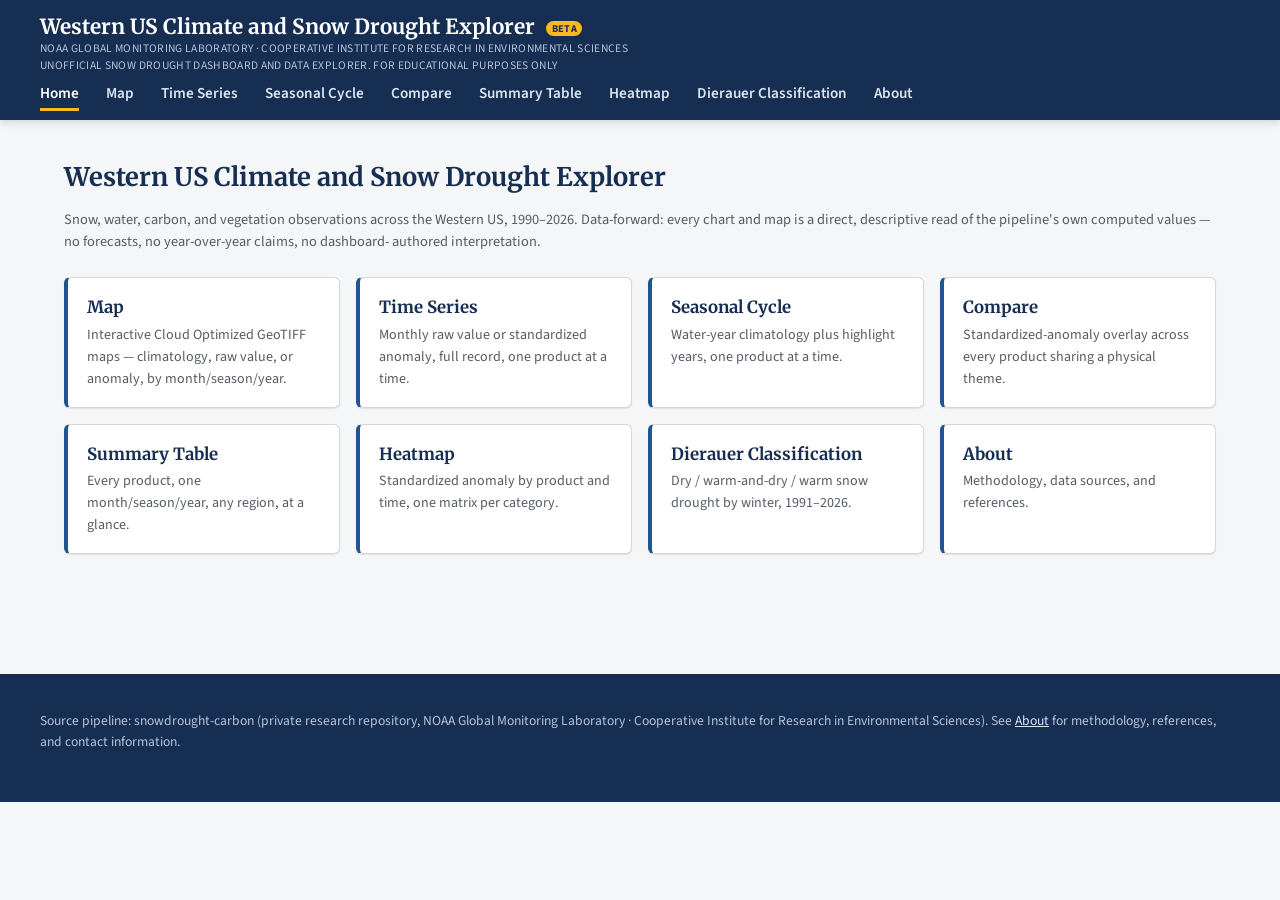
==== index.html @ c012759f "Split Home and Map into separate pages; fix colorbar width direction and region-toggle overflow Home" ====
<!DOCTYPE html>
<html lang="en">
<head>
<meta charset="UTF-8">
<meta name="viewport" content="width=device-width, initial-scale=1.0">
<meta name="description" content="A data-forward dashboard tracking the 2025-2026 Western US snow drought across snow, water, carbon, and vegetation observations. Unofficial, descriptive-only -- not a NOAA or NIDIS product.">
<title>2025-2026 Western US Climate and Snow Drought Explorer</title>
<link rel="icon" href="data:image/svg+xml,%3Csvg xmlns='http://www.w3.org/2000/svg' viewBox='0 0 24 24'%3E%3Cg stroke='%23162e51' stroke-width='2' stroke-linecap='round'%3E%3Cline x1='12' y1='2' x2='12' y2='22'/%3E%3Cline x1='4' y1='6' x2='20' y2='18'/%3E%3Cline x1='4' y1='18' x2='20' y2='6'/%3E%3C/g%3E%3C/svg%3E">
<link rel="preconnect" href="https://fonts.googleapis.com">
<link href="https://fonts.googleapis.com/css2?family=Source+Sans+Pro:wght@400;600;700&family=Merriweather:wght@700;900&display=swap" rel="stylesheet">
<link rel="stylesheet" href="css/style.css">
</head>
<body>

<header class="site-header">
  <div class="header-inner">
    <h1 class="wordmark-h1"><a class="wordmark" href="index.html">Western US Climate and Snow Drought Explorer <span class="beta-tag">BETA</span>
      <small>NOAA Global Monitoring Laboratory &middot; Cooperative Institute for Research in Environmental Sciences</small>
      <small>Unofficial snow drought dashboard and data explorer. For educational purposes only</small>
    </a></h1>
    <button class="nav-toggle" id="nav-toggle" type="button" aria-label="Toggle navigation" aria-expanded="false" aria-controls="site-nav"><span></span><span></span><span></span></button>
    <nav class="site-nav" id="site-nav">
      <a href="index.html" class="active">Home</a>
      <a href="map.html">Map</a>
      <a href="explore.html">Time Series</a>
      <a href="seasonal.html">Seasonal Cycle</a>
      <a href="compare.html">Compare</a>
      <a href="data.html">Summary Table</a>
      <a href="heatmaps.html">Heatmap</a>
      <a href="findings.html">Dierauer Classification</a>
      <a href="about.html">About</a>
    </nav>
  </div>
</header>

<main>

  <section id="home">
    <h2>Western US Climate and Snow Drought Explorer</h2>
    <p class="finding-note">Snow, water, carbon, and vegetation observations
      across the Western US, 1990&ndash;2026. Data-forward: every chart and
      map is a direct, descriptive read of the pipeline's own computed
      values &mdash; no forecasts, no year-over-year claims, no dashboard-
      authored interpretation.</p>

    <div class="home-nav-grid">
      <a class="home-nav-card" href="map.html">
        <strong>Map</strong>
        <span>Interactive Cloud Optimized GeoTIFF maps &mdash; climatology, raw value, or anomaly, by month/season/year.</span>
      </a>
      <a class="home-nav-card" href="explore.html">
        <strong>Time Series</strong>
        <span>Monthly raw value or standardized anomaly, full record, one product at a time.</span>
      </a>
      <a class="home-nav-card" href="seasonal.html">
        <strong>Seasonal Cycle</strong>
        <span>Water-year climatology plus highlight years, one product at a time.</span>
      </a>
      <a class="home-nav-card" href="compare.html">
        <strong>Compare</strong>
        <span>Standardized-anomaly overlay across every product sharing a physical theme.</span>
      </a>
      <a class="home-nav-card" href="data.html">
        <strong>Summary Table</strong>
        <span>Every product, one month/season/year, any region, at a glance.</span>
      </a>
      <a class="home-nav-card" href="heatmaps.html">
        <strong>Heatmap</strong>
        <span>Standardized anomaly by product and time, one matrix per category.</span>
      </a>
      <a class="home-nav-card" href="findings.html">
        <strong>Dierauer Classification</strong>
        <span>Dry / warm-and-dry / warm snow drought by winter, 1991&ndash;2026.</span>
      </a>
      <a class="home-nav-card" href="about.html">
        <strong>About</strong>
        <span>Methodology, data sources, and references.</span>
      </a>
    </div>
  </section>

</main>

<footer class="site-footer">
  <div class="footer-inner">
    <p>
      Source pipeline: snowdrought-carbon (private research repository, NOAA
      Global Monitoring Laboratory &middot; Cooperative Institute for
      Research in Environmental Sciences). See <a href="about.html">About</a>
      for methodology, references, and contact information.
    </p>
  </div>
</footer>

<script src="js/common.js"></script>
</body>
</html>
---- css/style.css ----
/* Design tokens drawn from the USWDS/NOAA drought.gov institutional family
   (navy/blue/gold token system, Source Sans Pro + Merriweather) -- no NOAA,
   NIDIS, or NSIDC logos/seals reproduced; this is an independent research
   site, not an official federal page, so no .gov trust banner either. */
:root {
  --navy: #162e51;
  --blue: #0071bc;
  --blue-dark: #205493;
  --gold: #fdb81e;
  --bg: #f5f6f7;
  --bg-panel: #ffffff;
  --border: #d6d7d9;
  --text: #1b1b1b;
  --text-muted: #565c65;

  --cat-drought: #8C6D31;
  --cat-snow: #56B4E9;
  --cat-climate: #C43C39;
  --cat-precipitation: #1F4E79;
  --cat-soil_moisture: #2878B5;
  --cat-vegetation: #228B22;
  --cat-fire: #4D4D4D;

  --font-heading: 'Merriweather', Georgia, serif;
  --font-body: 'Source Sans Pro', -apple-system, BlinkMacSystemFont, 'Segoe UI', sans-serif;

  --radius-sm: 6px;
  --radius-md: 10px;
  --legend-bar-width: 22px;
  --shadow-sm: 0 1px 2px rgba(22, 46, 81, 0.06), 0 1px 1px rgba(22, 46, 81, 0.04);
  --shadow-md: 0 4px 12px rgba(22, 46, 81, 0.10), 0 1px 3px rgba(22, 46, 81, 0.08);
  --shadow-focus: 0 0 0 3px rgba(0, 113, 188, 0.28);
  --transition: 150ms ease;
}

* { box-sizing: border-box; }

:focus-visible {
  outline: 2px solid var(--blue);
  outline-offset: 2px;
}

html { scroll-behavior: smooth; }

body {
  margin: 0;
  font-family: var(--font-body);
  font-size: 16px;
  line-height: 1.55;
  color: var(--text);
  background: var(--bg);
}

h1, h2, h3, h4 { font-family: var(--font-heading); color: var(--navy); line-height: 1.25; }
h1 { font-size: 2.3rem; margin: 0 0 0.4em; }
h2 { font-size: 1.6rem; margin: 1.6em 0 0.6em; }
h3 { font-size: 1.2rem; margin: 1.2em 0 0.5em; }
p { margin: 0 0 1em; }
a { color: var(--blue-dark); transition: color var(--transition); }
a:hover { color: var(--navy); }

.site-header {
  background: var(--navy);
  color: #fff;
  padding: 0.9rem 1.5rem;
  box-shadow: 0 2px 8px rgba(0, 0, 0, 0.15);
  position: sticky;
  top: 0;
  z-index: 10;
}
.site-header .header-inner {
  max-width: 1200px;
  margin: 0 auto;
  display: flex;
  align-items: baseline;
  justify-content: space-between;
  flex-wrap: wrap;
  gap: 0.5rem 1.5rem;
}
.site-header .wordmark {
  font-family: var(--font-heading);
  font-size: 1.3rem;
  font-weight: 700;
  color: #fff;
  text-decoration: none;
}
/* Wraps the wordmark link in a real <h1> for accessibility (every page was
   missing a level-one heading) without affecting layout at all -- the h1's
   own box is removed from the flow, so header-inner's flex layout treats
   the <a> inside it exactly as before. */
.wordmark-h1 { display: contents; }
.beta-tag {
  display: inline-block;
  vertical-align: middle;
  margin-left: 0.4rem;
  padding: 0.1em 0.5em;
  font-family: var(--font-body);
  font-size: 0.65rem;
  font-weight: 700;
  letter-spacing: 0.04em;
  color: var(--navy);
  background: var(--gold);
  border-radius: 999px;
}
.site-header .wordmark small {
  display: block;
  font-family: var(--font-body);
  font-size: 0.72rem;
  font-weight: 400;
  color: #b6c2d9;
  letter-spacing: 0.03em;
  text-transform: uppercase;
  margin-top: 2px;
}
.site-nav a {
  color: #dce4f0;
  text-decoration: none;
  margin-left: 1.5rem;
  font-size: 0.95rem;
  font-weight: 600;
  padding-bottom: 4px;
  border-bottom: 3px solid transparent;
}
.site-nav a:first-child { margin-left: 0; }
.site-nav a:hover, .site-nav a.active {
  color: #fff;
  border-bottom-color: var(--gold);
}

/* 9 nav items (Home + one per figure type) don't fit a flat inline row past
   a fairly wide viewport -- collapse into a toggled dropdown below that
   point instead of letting it wrap raggedly across 2-3 lines. */
.nav-toggle {
  display: none;
  width: 34px;
  height: 34px;
  padding: 0;
  border: none;
  background: transparent;
  cursor: pointer;
  flex-direction: column;
  justify-content: center;
  align-items: center;
  gap: 5px;
}
.nav-toggle span {
  display: block;
  width: 24px;
  height: 2px;
  background: #fff;
  border-radius: 1px;
}
@media (max-width: 900px) {
  .nav-toggle { display: flex; }
  .site-nav {
    display: none;
    flex-basis: 100%;
    flex-direction: column;
    gap: 0.1rem;
    margin-top: 0.6rem;
    padding-top: 0.6rem;
    border-top: 1px solid rgba(255, 255, 255, 0.15);
  }
  .site-nav.open { display: flex; }
  .site-nav a {
    margin-left: 0;
    padding: 0.6rem 0.2rem;
    border-bottom: 1px solid rgba(255, 255, 255, 0.08);
  }
  .site-nav a.active { border-bottom-color: var(--gold); }
}

main { max-width: 1200px; margin: 0 auto; padding: 0 1.5rem 3rem; }
main section[id] { scroll-margin-top: 5rem; }


.panel {
  background: var(--bg-panel);
  border: 1px solid var(--border);
  border-radius: var(--radius-md);
  box-shadow: var(--shadow-sm);
  padding: 1.75rem;
  margin-bottom: 1.75rem;
}

table.headline-table {
  width: 100%;
  border-collapse: collapse;
  font-size: 0.92rem;
  margin: 1em 0;
}
table.headline-table caption { text-align: left; font-size: 0.85rem; color: var(--text-muted); margin-bottom: 0.5em; }
table.headline-table th, table.headline-table td {
  border-bottom: 1px solid var(--border);
  padding: 0.55em 0.75em;
  text-align: right;
}
table.headline-table th:first-child, table.headline-table td:first-child,
table.headline-table th:nth-child(2), table.headline-table td:nth-child(2) {
  text-align: left;
}
table.headline-table thead th {
  background: #eef1f5;
  color: var(--navy);
  font-family: var(--font-heading);
  font-weight: 700;
  position: sticky;
  top: 0;
}
table.headline-table tbody tr:not(.group-row):hover td { background: #f7f9fb; }
table.headline-table tbody tr:not(.group-row) { transition: background var(--transition); }
/* Stress = this variable's own physical direction of drought/heat stress
   (not raw arithmetic sign -- e.g. EDDI/VPD/temperature are "stress" when
   POSITIVE, snow/soil-moisture/precip are "stress" when NEGATIVE). Relief =
   the opposite direction for that same variable. */
table.headline-table td.stress { color: #955910; font-weight: 600; }
table.headline-table td.relief { color: #0e726a; font-weight: 600; }
table.headline-table tr.group-row td {
  background: #f5f6f7;
  color: var(--navy);
  font-weight: 700;
  font-size: 0.82rem;
  text-transform: uppercase;
  letter-spacing: 0.03em;
  padding-top: 0.7em;
}

/* Winter (DJF/DJFM) vs growing-season (AMJJ) window, color-coded so the two
   comparison windows read apart at a glance. */
table.headline-table td.window-winter { background: #dceafc; color: #0b3d68; font-weight: 600; }
table.headline-table td.window-growing { background: #fbe2ec; color: #7a1240; font-weight: 600; }
.window-chip {
  display: inline-block;
  padding: 0.05em 0.5em;
  border-radius: 3px;
  font-weight: 700;
}
.window-chip.window-winter { background: #dceafc; color: #0b3d68; }
.window-chip.window-growing { background: #fbe2ec; color: #7a1240; }

.figure-grid {
  display: grid;
  grid-template-columns: repeat(auto-fit, minmax(320px, 1fr));
  gap: 1.5rem;
}
.figure-card {
  background: var(--bg-panel);
  border: 1px solid var(--border);
  border-radius: 4px;
  overflow: hidden;
}
.figure-card img { width: 100%; display: block; }
.figure-card .caption { padding: 0.9rem 1rem; font-size: 0.92rem; color: var(--text-muted); }
.figure-card .caption strong { color: var(--text); }

/* Home page: one button per figure-type page, not a repeat of the plain
   text links a bullet list would give -- the whole card is clickable. */
.home-nav-grid {
  display: grid;
  grid-template-columns: repeat(auto-fit, minmax(220px, 1fr));
  gap: 1rem;
  margin: 1.5rem 0;
}
.home-nav-card {
  display: block;
  background: var(--bg-panel);
  border: 1px solid var(--border);
  border-left: 4px solid var(--blue-dark);
  border-radius: var(--radius-sm);
  padding: 1rem 1.2rem;
  text-decoration: none;
  box-shadow: var(--shadow-sm);
  transition: box-shadow var(--transition), border-left-color var(--transition);
}
.home-nav-card:hover { box-shadow: var(--shadow-md); border-left-color: var(--gold); }
.home-nav-card strong {
  display: block;
  font-family: var(--font-heading);
  font-size: 1.05rem;
  color: var(--navy);
  margin-bottom: 0.3rem;
}
.home-nav-card span { display: block; font-size: 0.88rem; color: var(--text-muted); }

.category-chip {
  display: inline-block;
  padding: 0.15em 0.6em;
  border-radius: 999px;
  font-size: 0.78rem;
  font-weight: 700;
  color: #fff;
}

/* Whether a response's anomaly had a real per-grid-cell trend removed (OLS)
   vs. just a calendar-month mean subtracted (no trend removed) vs. is
   already a standardized index where detrending doesn't apply -- three
   genuinely different statistics, so always color-coded and spelled out,
   never left to a "detrend method" line buried in smaller text. */
.detrend-badge {
  display: inline-block;
  padding: 0.05em 0.5em;
  border-radius: 3px;
  font-weight: 700;
  font-size: 0.78rem;
  white-space: nowrap;
}
.detrend-badge.detrend-ols { background: #ede3fb; color: #4c2889; }
.detrend-badge.detrend-mean_centered { background: #eef1f5; color: #3d4451; }
.detrend-badge.detrend-native_index { background: #e3f3ea; color: #1f6b41; }

/* User-added seasonal-chart years (js/explore.js's explorerState.extraYears)
   -- each removable via its own x, same idea as a browser tab-group chip. */
.year-chip-row { display: flex; flex-wrap: wrap; gap: 0.4rem; margin: 0.6rem 0; }
.year-chip {
  display: inline-flex;
  align-items: center;
  gap: 0.35rem;
  padding: 0.2rem 0.3rem 0.2rem 0.6rem;
  border-radius: 999px;
  font-size: 0.85rem;
  font-weight: 600;
  color: #fff;
}
.year-chip button {
  display: inline-flex;
  align-items: center;
  justify-content: center;
  width: 1.2em;
  height: 1.2em;
  border: none;
  border-radius: 50%;
  background: rgba(255, 255, 255, 0.25);
  color: #fff;
  font-size: 0.8rem;
  line-height: 1;
  cursor: pointer;
}
.year-chip button:hover { background: rgba(255, 255, 255, 0.4); }

/* --- Explorer page --- */
.explorer-layout {
  display: grid;
  grid-template-columns: 260px 1fr;
  gap: 1.5rem;
  align-items: start;
}
/* Grid items default to min-width:auto -- the 1fr column refuses to shrink
   below its content's natural width (the Plotly chart) instead of fitting
   the available space, pushing the whole layout past the viewport edge. */
.explorer-layout > div { min-width: 0; }
@media (max-width: 820px) {
  .explorer-layout { grid-template-columns: 1fr; }
}

.category-tabs { display: flex; flex-direction: column; gap: 0.3rem; }
.category-tab {
  display: block;
  text-align: left;
  border: none;
  border-left: 4px solid transparent;
  background: var(--bg-panel);
  padding: 0.65rem 0.9rem;
  font-family: var(--font-body);
  font-size: 0.95rem;
  font-weight: 600;
  color: var(--text);
  cursor: pointer;
  border-radius: var(--radius-sm);
  transition: background var(--transition), border-color var(--transition), transform var(--transition);
}
.category-tab:hover { background: #eef1f5; transform: translateX(2px); }
.category-tab.active {
  border-left-color: var(--cat, var(--blue));
  background: #eef1f5;
  box-shadow: var(--shadow-sm);
}

.product-search-wrap { position: relative; max-width: 480px; margin-bottom: 1.1rem; }
.product-search-wrap input[type="search"] {
  width: 100%;
  font-family: var(--font-body);
  font-size: 0.95rem;
  padding: 0.6rem 0.9rem;
  border: 1px solid var(--border);
  border-radius: var(--radius-sm);
  box-sizing: border-box;
  transition: border-color var(--transition), box-shadow var(--transition);
}
.product-search-wrap input[type="search"]:focus-visible {
  border-color: var(--blue); box-shadow: var(--shadow-focus); outline: none;
}
.search-results {
  display: none;
  position: absolute;
  z-index: 20;
  top: 100%;
  left: 0;
  right: 0;
  margin-top: 4px;
  background: #fff;
  border: 1px solid var(--border);
  border-radius: var(--radius-sm);
  box-shadow: var(--shadow-md);
  max-height: 320px;
  overflow-y: auto;
}
.search-result {
  display: block;
  width: 100%;
  text-align: left;
  font-family: var(--font-body);
  font-size: 0.9rem;
  padding: 0.55rem 0.9rem;
  border: none;
  border-bottom: 1px solid var(--border);
  background: #fff;
  cursor: pointer;
}
.search-result:last-child { border-bottom: none; }
.search-result:hover { background: #eef1f5; }
.search-result-category { display: block; font-size: 0.78rem; color: var(--text-muted); }

.selector-row {
  display: flex;
  flex-wrap: wrap;
  gap: 0.8rem;
  align-items: center;
  margin-bottom: 1.1rem;
}
.selector-row select {
  font-family: var(--font-body);
  font-size: 0.95rem;
  padding: 0.5rem 2.1rem 0.5rem 0.75rem;
  border: 1px solid var(--border);
  border-radius: var(--radius-sm);
  background: #fff url("data:image/svg+xml,%3Csvg xmlns='http://www.w3.org/2000/svg' width='12' height='8' viewBox='0 0 12 8'%3E%3Cpath fill='%23565c65' d='M1 1l5 5 5-5'/%3E%3C/svg%3E") no-repeat right 0.8rem center;
  -webkit-appearance: none;
  appearance: none;
  min-width: 180px;
  cursor: pointer;
  transition: border-color var(--transition), box-shadow var(--transition);
}
.selector-row select:hover { border-color: var(--blue); }
.selector-row select:focus-visible { border-color: var(--blue); box-shadow: var(--shadow-focus); outline: none; }

.value-glossary { font-size: 0.85rem; color: var(--text-muted); margin: -0.4rem 0 1rem; font-style: italic; }

/* "By category" Compare mode: real checkboxes next to each variable instead
   of Plotly's own built-in legend -- with ~15-27 products in some
   categories, showing them all at once on load was unreadable, so only the
   first 1-2 start checked and the rest are opt-in. Legend sits BELOW the
   chart (not beside it) as a wrapping grid, not a fixed-width sidebar --
   a side-by-side layout meant computing a width split between a
   Plotly-rendered chart and a fixed-width column that doesn't reliably hold
   at every real browser window size, cutting the legend off-screen. Below
   the chart, full page width, wrapping freely, has no such failure mode. */
.compare-chart-layout { display: flex; flex-direction: column; gap: 0.75rem; }
.compare-legend {
  display: flex;
  flex-wrap: wrap;
  gap: 0.5rem 1.25rem;
  max-height: 220px;
  overflow-y: auto;
  font-size: 0.85rem;
  padding: 0.75rem;
  border: 1px solid var(--border);
  border-radius: var(--radius-sm);
}
.compare-legend-item { display: flex; align-items: center; gap: 0.4rem; cursor: pointer; white-space: nowrap; }
.compare-legend-swatch { display: inline-block; width: 1.1em; height: 0.3em; border-radius: 2px; flex-shrink: 0; }

/* Carries all 22 regions (ALL/CO-UT-WY + 4 NOAA climate regions + 11 states
   + 5 HUC2 basins) -- a flat inline-flex row with no wrap just grew wider
   than its container and ran off the page (confirmed live, 2026-09-28).
   Wrapping onto multiple lines instead of clipping is a minimal fix for the
   overflow; whether 22 flat buttons is still the right widget for this many
   regions (vs. the grouped Regions/States/HUC2 dropdown the Summary Table
   already uses for the same data) is a separate, bigger question, not
   decided here. */
.region-toggle {
  display: inline-flex;
  flex-wrap: wrap;
  border: 1px solid var(--border);
  border-radius: var(--radius-sm);
  box-shadow: var(--shadow-sm);
}
.region-toggle button {
  border: none;
  background: #fff;
  padding: 0.5rem 1rem;
  font-family: var(--font-body);
  font-size: 0.9rem;
  font-weight: 600;
  cursor: pointer;
  color: var(--text-muted);
  border-right: 1px solid var(--border);
  transition: background var(--transition), color var(--transition);
}
.region-toggle button:last-child { border-right: none; }
.region-toggle button:hover:not(.active) { background: #eef1f5; color: var(--text); }
.region-toggle button.active { background: var(--blue-dark); color: #fff; }
@keyframes fade-in { from { opacity: 0; } to { opacity: 1; } }

.map-controls { display: flex; flex-wrap: wrap; gap: 0.8rem; margin-bottom: 0.8rem; }
.map-image-wrap {
  text-align: center;
  background: #fff;
  border: 1px solid var(--border);
  border-radius: var(--radius-md);
  box-shadow: var(--shadow-sm);
  padding: 0.75rem;
}
.map-image-wrap img { max-width: 100%; height: auto; border-radius: var(--radius-sm); }
.finding-card h3 { margin-top: 0; }
.finding-note { color: var(--text-muted); font-size: 0.9rem; margin-top: 0.6rem; margin-bottom: 0; }
/* Matches code/11_context_SnowDroughtQuadrants_analyze.py's own
   figsize=(12.0, 10.2) -- that script never calls set_aspect('equal'), so
   this is the source figure's actual proportions, not a forced square. */
#quadrant-chart { max-width: 720px; aspect-ratio: 12 / 10.2; margin: 0 auto; }

.heatmap-legend-key {
  display: flex;
  gap: 1.5rem;
  align-items: center;
  font-size: 0.95rem;
  font-weight: 600;
  margin: -0.4rem 0 1rem;
}
.heatmap-legend-swatch {
  display: inline-block;
  width: 1em;
  height: 1em;
  border-radius: 3px;
  vertical-align: -0.15em;
  margin-right: 0.3rem;
}
.map-empty, .chart-empty, .no-data-cell {
  color: #b2182b;
  font-weight: 600;
  text-align: center;
  background: #fdecea;
  border: 2px solid #b2182b;
  border-radius: 6px;
}
.map-empty, .chart-empty { padding: 1.25rem 1.5rem; margin: 1rem 0; }
.no-data-cell { padding: 0.4rem 0.6rem; }

.boundary-toggle { display: inline-flex; align-items: center; gap: 0.4rem; font-size: 0.9rem; color: var(--text-muted); cursor: pointer; }
.year-slider-wrap { display: inline-flex; align-items: center; gap: 0.6rem; max-width: 100%; }
.year-slider-wrap #ol-year-slider { width: 220px; max-width: 40vw; }
.year-slider-bound { font-size: 0.8rem; color: var(--text-muted); }
.year-slider-value { font-size: 0.9rem; font-weight: 700; color: var(--navy); min-width: 3.2em; }
#ol-map-wrap {
  background: #fff;
  border: 1px solid var(--border);
  border-radius: var(--radius-md);
  box-shadow: var(--shadow-sm);
  padding: 0.75rem;
  /* Once the map's own width follows its real (near-square) aspect ratio
     instead of stretching to fill the panel, the panel's own width leaves a
     lot of empty space to the map's right -- the legend, pixel readout, and
     action buttons live there now instead of stacked below the map. */
  display: grid;
  grid-template-columns: max-content 1fr;
  gap: 1.25rem;
  align-items: start;
}
@media (max-width: 820px) {
  #ol-map-wrap { grid-template-columns: 1fr; }
}
/* The Fullscreen API hands the whole viewport to #ol-map-wrap -- let the map
   grow to use that space instead of staying pinned at its normal 600px. */
#ol-map-wrap:fullscreen { align-content: start; }
#ol-map-wrap:fullscreen #ol-map { height: calc(100vh - 1.5rem); }
/* aspect-ratio is set from the real domain extent in js/map-viewer.js
   (initInteractiveMap) -- height stays fixed and width follows from it, so
   the grid column above sizes to the map's own real proportions rather than
   stretching. This height is also the fallback before that JS runs. */
#ol-map { height: 500px; width: auto; border-radius: var(--radius-sm); overflow: hidden; }
@media (max-width: 820px) {
  #ol-map { width: 100%; height: auto; }
}
/* OpenLayers defaults the attribution control to the bottom-right, which
   sits under this map's own "Reset view"/"Full screen" buttons there --
   bottom-left is clear on every product's domain extent. */
#ol-map .ol-attribution { right: auto; left: 0.5em; }
.ol-sidebar { min-width: 200px; }
#ol-legend {
  font-size: 0.85rem;
  color: var(--text-muted);
}
.ol-legend-label {
  display: block;
  margin-bottom: 0.5rem;
  font-size: 0.9rem;
  font-weight: 600;
  color: var(--text);
}
.ol-legend-scale {
  /* Vertical, not a horizontal bar -- the sidebar this lives in is narrow
     and tall, so bins stack top-to-bottom (highest value on top, the
     standard vertical-colorbar convention) instead of needing a bar wider
     than the column it's in. Tick text sits to the right of each swatch, so
     there's no fixed-width-per-swatch constraint to fight regardless of how
     many digits a value needs. */
  display: flex;
  flex-direction: column;
  margin-bottom: 1rem;
}
/* A slim reference-legend bar (matches the climatology/raw gradient bar
   directly below, same --legend-bar-width) with its tick label sitting in
   the wide open space to the right -- not a wide block filling the sidebar
   (confirmed live, 2026-09-28: a near-full-width bar read as visually
   heavier/worse than two consistent slim bars, not better). */
.ol-legend-swatch { position: relative; display: block; width: var(--legend-bar-width); height: 22px; }
.ol-legend-tick {
  position: absolute;
  left: 100%;
  top: 50%;
  transform: translateY(-50%);
  margin-left: 8px;
  font-size: 12px;
  white-space: nowrap;
  color: var(--text-muted);
}
/* Baseline/climatology legend: a smooth gradient bar (not discrete swatches
   -- see buildContinuousColorExpression in js/map-viewer.js) with a handful
   of evenly-spaced tick labels positioned alongside it by percentage, same
   height/vertical convention (highest value at top) as the anomaly legend's
   discrete swatch stack above. Same slim --legend-bar-width as that swatch
   stack, not a wide block filling the sidebar -- both read as one
   consistent style of reference legend, not two different widths.
   (confirmed live, 2026-09-28: matching them by WIDENING this one to the
   anomaly legend's old near-full-width read as visually heavier/worse, not
   better -- narrow is the correct direction for both.) */
.ol-legend-gradient-wrap { position: relative; display: flex; align-items: stretch; height: 220px; margin-bottom: 1rem; }
.ol-legend-gradient { width: var(--legend-bar-width); flex-shrink: 0; border-radius: var(--radius-sm); border: 1px solid var(--border); }
.ol-legend-gradient-ticks { position: relative; flex: 1; margin-left: 8px; }
.ol-legend-gradient-tick {
  position: absolute;
  left: 0;
  transform: translateY(-50%);
  font-size: 12px;
  white-space: nowrap;
  color: var(--text-muted);
}
#ol-query-readout { margin-top: 0.6rem; font-size: 0.9rem; color: var(--text); min-height: 1.2em; }
/* Vertical, not the horizontal wrapping row this used when it sat in the
   full-width space below the map -- the sidebar column is narrow. */
.ol-actions { display: flex; flex-direction: column; gap: 0.5rem; margin-top: 0.8rem; }
.ol-actions button, .ol-actions a {
  font-family: var(--font-body);
  font-size: 0.85rem;
  font-weight: 600;
  padding: 0.4rem 0.8rem;
  border: 1px solid var(--border);
  border-radius: var(--radius-sm);
  background: #fff;
  color: var(--navy);
  cursor: pointer;
  text-decoration: none;
  text-align: center;
  transition: background var(--transition), border-color var(--transition);
}
.ol-actions button:hover, .ol-actions a:hover { background: #eef1f5; border-color: var(--blue); }

.series-toggle {
  display: inline-flex;
  border: 1px solid var(--border);
  border-radius: var(--radius-sm);
  overflow: hidden;
  margin-bottom: 0.8rem;
  box-shadow: var(--shadow-sm);
}
.series-toggle button {
  border: none;
  background: #fff;
  padding: 0.45rem 0.9rem;
  font-size: 0.88rem;
  font-weight: 600;
  cursor: pointer;
  color: var(--text-muted);
  border-right: 1px solid var(--border);
  transition: background var(--transition), color var(--transition);
}
.series-toggle button:last-child { border-right: none; }
.series-toggle button:hover:not(.active):not(:disabled) { background: #eef1f5; color: var(--text); }
.series-toggle button.active { background: var(--navy); color: #fff; }
.series-toggle button:disabled { cursor: not-allowed; opacity: 0.4; }

.product-meta {
  font-size: 0.85rem;
  color: var(--text-muted);
  margin-bottom: 1.1rem;
  padding: 0.5rem 0.8rem;
  background: #f5f6f7;
  border-radius: var(--radius-sm);
  display: inline-block;
}
.product-meta p { margin: 0; }
.product-meta p + p { margin-top: 0.35rem; }
.product-glossary { color: var(--text); font-size: 0.92rem; }
.product-facts { font-size: 0.85rem; color: var(--text-muted); }

.see-also { font-size: 0.9rem; color: var(--text-muted); margin-top: 1rem; }

.site-footer {
  background: var(--navy);
  color: #b6c2d9;
  padding: 2.25rem 1.5rem;
  margin-top: 3rem;
  font-size: 0.85rem;
}
.site-footer .footer-inner { max-width: 1200px; margin: 0 auto; }
.site-footer p { margin: 0 0 0.9rem; }
.site-footer a { color: #dce4f0; transition: color var(--transition); }
.site-footer a:hover { color: #fff; }
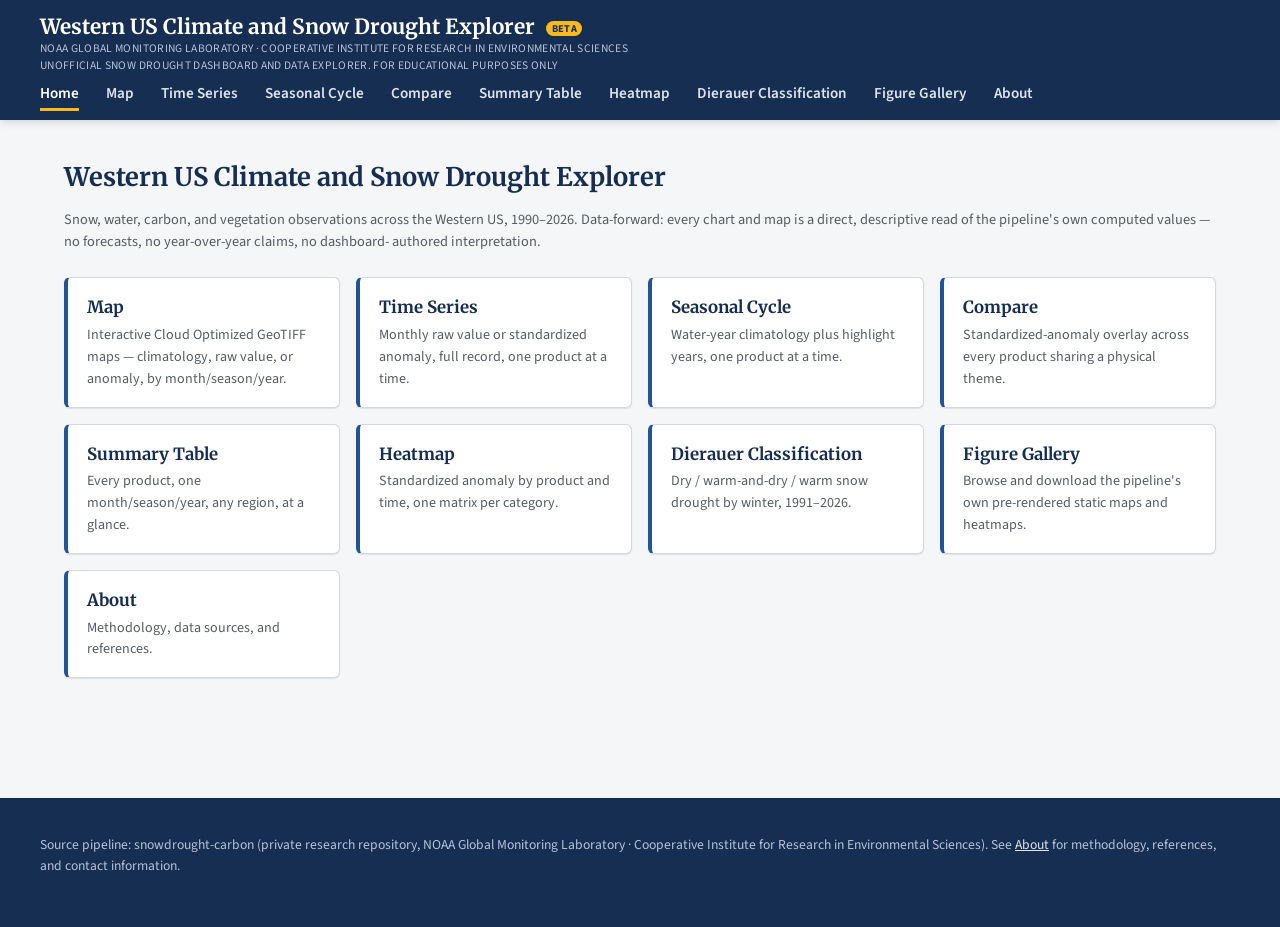
==== commit 6078ca81: "Add Figure Gallery page (browse/download the pipeline's own static PNGs); add a category icon everyw" ====
--- a/index.html
+++ b/index.html
@@ -28,6 +28,7 @@
       <a href="data.html">Summary Table</a>
       <a href="heatmaps.html">Heatmap</a>
       <a href="findings.html">Dierauer Classification</a>
+      <a href="gallery.html">Figure Gallery</a>
       <a href="about.html">About</a>
     </nav>
   </div>
@@ -72,6 +73,10 @@
         <strong>Dierauer Classification</strong>
         <span>Dry / warm-and-dry / warm snow drought by winter, 1991&ndash;2026.</span>
       </a>
+      <a class="home-nav-card" href="gallery.html">
+        <strong>Figure Gallery</strong>
+        <span>Browse and download the pipeline's own pre-rendered static maps and heatmaps.</span>
+      </a>
       <a class="home-nav-card" href="about.html">
         <strong>About</strong>
         <span>Methodology, data sources, and references.</span>
--- a/css/style.css
+++ b/css/style.css
@@ -546,10 +546,34 @@
 .no-data-cell { padding: 0.4rem 0.6rem; }
 
 .boundary-toggle { display: inline-flex; align-items: center; gap: 0.4rem; font-size: 0.9rem; color: var(--text-muted); cursor: pointer; }
-.year-slider-wrap { display: inline-flex; align-items: center; gap: 0.6rem; max-width: 100%; }
-.year-slider-wrap #ol-year-slider { width: 220px; max-width: 40vw; }
-.year-slider-bound { font-size: 0.8rem; color: var(--text-muted); }
-.year-slider-value { font-size: 0.9rem; font-weight: 700; color: var(--navy); min-width: 3.2em; }
+/* Dropdown + prev/next steppers, not a drag slider -- exact, one click/tap,
+   a native picker on mobile, no fine-motor precision needed (Dylan,
+   2026-09: "these sliders are not the optimal way to select the year"). */
+.year-control-wrap { display: inline-flex; align-items: center; gap: 0.4rem; }
+.year-control-wrap select {
+  padding: 0.5rem 0.7rem;
+  border: 1px solid var(--border);
+  border-radius: var(--radius-sm);
+  font-family: var(--font-body);
+  font-size: 0.9rem;
+  font-weight: 700;
+  color: var(--navy);
+  background: #fff;
+}
+.year-control-wrap button {
+  width: 2.2rem;
+  height: 2.2rem;
+  border: 1px solid var(--border);
+  border-radius: var(--radius-sm);
+  background: #fff;
+  font-size: 1rem;
+  font-weight: 700;
+  color: var(--text);
+  cursor: pointer;
+  transition: background var(--transition), color var(--transition);
+}
+.year-control-wrap button:hover:not(:disabled) { background: #eef1f5; }
+.year-control-wrap button:disabled { color: var(--border); cursor: default; }
 #ol-map-wrap {
   background: #fff;
   border: 1px solid var(--border);
@@ -623,27 +647,6 @@
   white-space: nowrap;
   color: var(--text-muted);
 }
-/* Baseline/climatology legend: a smooth gradient bar (not discrete swatches
-   -- see buildContinuousColorExpression in js/map-viewer.js) with a handful
-   of evenly-spaced tick labels positioned alongside it by percentage, same
-   height/vertical convention (highest value at top) as the anomaly legend's
-   discrete swatch stack above. Same slim --legend-bar-width as that swatch
-   stack, not a wide block filling the sidebar -- both read as one
-   consistent style of reference legend, not two different widths.
-   (confirmed live, 2026-09-28: matching them by WIDENING this one to the
-   anomaly legend's old near-full-width read as visually heavier/worse, not
-   better -- narrow is the correct direction for both.) */
-.ol-legend-gradient-wrap { position: relative; display: flex; align-items: stretch; height: 220px; margin-bottom: 1rem; }
-.ol-legend-gradient { width: var(--legend-bar-width); flex-shrink: 0; border-radius: var(--radius-sm); border: 1px solid var(--border); }
-.ol-legend-gradient-ticks { position: relative; flex: 1; margin-left: 8px; }
-.ol-legend-gradient-tick {
-  position: absolute;
-  left: 0;
-  transform: translateY(-50%);
-  font-size: 12px;
-  white-space: nowrap;
-  color: var(--text-muted);
-}
 #ol-query-readout { margin-top: 0.6rem; font-size: 0.9rem; color: var(--text); min-height: 1.2em; }
 /* Vertical, not the horizontal wrapping row this used when it sat in the
    full-width space below the map -- the sidebar column is narrow. */
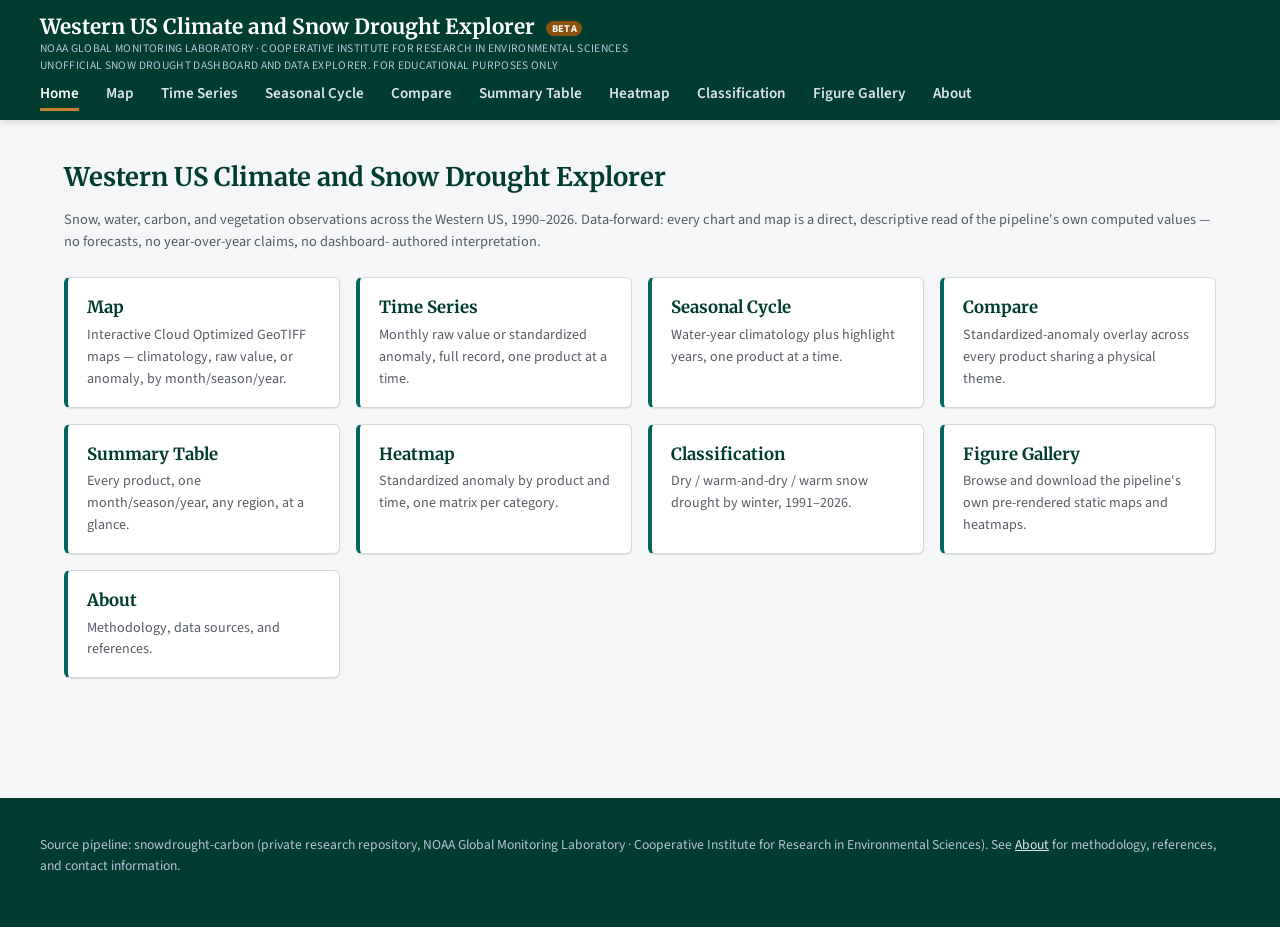
==== commit 5fdd7e39: "Rename Dierauer Classification to Classification, expand its plottable variables, regenerate figures" ====
--- a/index.html
+++ b/index.html
@@ -27,7 +27,7 @@
       <a href="compare.html">Compare</a>
       <a href="data.html">Summary Table</a>
       <a href="heatmaps.html">Heatmap</a>
-      <a href="findings.html">Dierauer Classification</a>
+      <a href="classification.html">Classification</a>
       <a href="gallery.html">Figure Gallery</a>
       <a href="about.html">About</a>
     </nav>
@@ -69,8 +69,8 @@
         <strong>Heatmap</strong>
         <span>Standardized anomaly by product and time, one matrix per category.</span>
       </a>
-      <a class="home-nav-card" href="findings.html">
-        <strong>Dierauer Classification</strong>
+      <a class="home-nav-card" href="classification.html">
+        <strong>Classification</strong>
         <span>Dry / warm-and-dry / warm snow drought by winter, 1991&ndash;2026.</span>
       </a>
       <a class="home-nav-card" href="gallery.html">
--- a/css/style.css
+++ b/css/style.css
@@ -1,12 +1,17 @@
-/* Design tokens drawn from the USWDS/NOAA drought.gov institutional family
-   (navy/blue/gold token system, Source Sans Pro + Merriweather) -- no NOAA,
-   NIDIS, or NSIDC logos/seals reproduced; this is an independent research
-   site, not an official federal page, so no .gov trust banner either. */
+/* Design tokens drawn from matplotlib/NCL's BrBG diverging colormap (the
+   same brown=dry / teal=wet family used for moisture anomaly maps
+   throughout this dashboard, see --cat-drought etc. below) rather than a
+   generic institutional navy/blue -- ties the site's own chrome to the
+   dry-wet science it's presenting. Stops taken directly from
+   matplotlib.colormaps['BrBG'] at f=1.0 (navy-equivalent), f=0.9
+   (blue-dark-equivalent), f=0.8 (blue-equivalent), f=0.2 (gold-equivalent).
+   No NOAA, NIDIS, or NSIDC logos/seals reproduced; this is an independent
+   research site, not an official federal page, so no .gov trust banner. */
 :root {
-  --navy: #162e51;
-  --blue: #0071bc;
-  --blue-dark: #205493;
-  --gold: #fdb81e;
+  --navy: #003c30;
+  --blue: #35978f;
+  --blue-dark: #01665e;
+  --gold: #bf812d;
   --bg: #f5f6f7;
   --bg-panel: #ffffff;
   --border: #d6d7d9;
@@ -27,9 +32,9 @@
   --radius-sm: 6px;
   --radius-md: 10px;
   --legend-bar-width: 22px;
-  --shadow-sm: 0 1px 2px rgba(22, 46, 81, 0.06), 0 1px 1px rgba(22, 46, 81, 0.04);
-  --shadow-md: 0 4px 12px rgba(22, 46, 81, 0.10), 0 1px 3px rgba(22, 46, 81, 0.08);
-  --shadow-focus: 0 0 0 3px rgba(0, 113, 188, 0.28);
+  --shadow-sm: 0 1px 2px rgba(0, 60, 48, 0.06), 0 1px 1px rgba(0, 60, 48, 0.04);
+  --shadow-md: 0 4px 12px rgba(0, 60, 48, 0.10), 0 1px 3px rgba(0, 60, 48, 0.08);
+  --shadow-focus: 0 0 0 3px rgba(53, 151, 143, 0.28);
   --transition: 150ms ease;
 }
 
@@ -98,8 +103,13 @@
   font-size: 0.65rem;
   font-weight: 700;
   letter-spacing: 0.04em;
-  color: var(--navy);
-  background: var(--gold);
+  /* navy-on-gold measured 3.79:1, below WCAG AA's 4.5:1 for this font size.
+     white on a darker BrBG brown stop (matplotlib f=0.1, one step darker
+     than --gold's f=0.2) measures 6.37:1 -- stays in the same dry/wet brown
+     family, doesn't touch --gold itself since that's used elsewhere for
+     accents that aren't a text/background contrast pair. */
+  color: #fff;
+  background: #8c510a;
   border-radius: 999px;
 }
 .site-header .wordmark small {
@@ -127,7 +137,7 @@
   border-bottom-color: var(--gold);
 }
 
-/* 9 nav items (Home + one per figure type) don't fit a flat inline row past
+/* 10 nav items (Home + one per figure type) don't fit a flat inline row past
    a fairly wide viewport -- collapse into a toggled dropdown below that
    point instead of letting it wrap raggedly across 2-3 lines. */
 .nav-toggle {
@@ -183,6 +193,21 @@
   margin-bottom: 1.75rem;
 }
 
+.summary-table-scroll {
+  overflow-x: auto;
+  /* Horizontal counterpart of .compare-legend's fade cue, same rationale:
+     the numeric region columns run off the right edge on mobile (844px
+     table in a 269px wrapper, confirmed 2026-09) with no visual hint more
+     columns are reachable by swiping. */
+  background:
+    linear-gradient(90deg, var(--bg-panel) 30%, rgba(255, 255, 255, 0)),
+    linear-gradient(270deg, var(--bg-panel) 30%, rgba(255, 255, 255, 0)) 100% 0,
+    radial-gradient(farthest-side at 0 50%, rgba(0, 0, 0, 0.15), rgba(0, 0, 0, 0)),
+    radial-gradient(farthest-side at 100% 50%, rgba(0, 0, 0, 0.15), rgba(0, 0, 0, 0)) 100% 0;
+  background-repeat: no-repeat;
+  background-size: 24px 100%, 24px 100%, 10px 100%, 10px 100%;
+  background-attachment: local, local, scroll, scroll;
+}
 table.headline-table {
   width: 100%;
   border-collapse: collapse;
@@ -206,6 +231,7 @@
   font-weight: 700;
   position: sticky;
   top: 0;
+  white-space: nowrap; /* region codes like "CO-UT-WY" otherwise wrap at the hyphen */
 }
 table.headline-table tbody tr:not(.group-row):hover td { background: #f7f9fb; }
 table.headline-table tbody tr:not(.group-row) { transition: background var(--transition); }
@@ -215,6 +241,33 @@
    the opposite direction for that same variable. */
 table.headline-table td.stress { color: #955910; font-weight: 600; }
 table.headline-table td.relief { color: #0e726a; font-weight: 600; }
+
+/* Map page's below-map regional summary -- raw value, standardized
+   anomaly, AND rank on record together, one of the dashboard's key
+   findings (Dylan, 2026-09-29: "should be displayed and integrated more
+   prominently"), so it gets the same card treatment as the map image
+   itself (.map-image-wrap) rather than sitting as a bare, easy-to-miss
+   table directly on the page background. */
+.region-table-card {
+  background: #fff;
+  border: 1px solid var(--border);
+  border-radius: var(--radius-md);
+  box-shadow: var(--shadow-sm);
+  padding: 1.1rem 1.25rem;
+  margin-top: 1rem;
+}
+.region-table-card h3 { margin-top: 0; margin-bottom: 0.3rem; }
+.rank-badge {
+  display: inline-block;
+  padding: 0.15em 0.6em;
+  border-radius: 999px;
+  font-weight: 700;
+  font-size: 0.85rem;
+  background: #eef1f5;
+  color: var(--navy);
+}
+.rank-badge.stress { background: #fbead2; color: #955910; }
+.rank-badge.relief { background: #dff3f1; color: #0e726a; }
 table.headline-table tr.group-row td {
   background: #f5f6f7;
   color: var(--navy);
@@ -225,19 +278,6 @@
   padding-top: 0.7em;
 }
 
-/* Winter (DJF/DJFM) vs growing-season (AMJJ) window, color-coded so the two
-   comparison windows read apart at a glance. */
-table.headline-table td.window-winter { background: #dceafc; color: #0b3d68; font-weight: 600; }
-table.headline-table td.window-growing { background: #fbe2ec; color: #7a1240; font-weight: 600; }
-.window-chip {
-  display: inline-block;
-  padding: 0.05em 0.5em;
-  border-radius: 3px;
-  font-weight: 700;
-}
-.window-chip.window-winter { background: #dceafc; color: #0b3d68; }
-.window-chip.window-growing { background: #fbe2ec; color: #7a1240; }
-
 .figure-grid {
   display: grid;
   grid-template-columns: repeat(auto-fit, minmax(320px, 1fr));
@@ -281,32 +321,6 @@
   margin-bottom: 0.3rem;
 }
 .home-nav-card span { display: block; font-size: 0.88rem; color: var(--text-muted); }
-
-.category-chip {
-  display: inline-block;
-  padding: 0.15em 0.6em;
-  border-radius: 999px;
-  font-size: 0.78rem;
-  font-weight: 700;
-  color: #fff;
-}
-
-/* Whether a response's anomaly had a real per-grid-cell trend removed (OLS)
-   vs. just a calendar-month mean subtracted (no trend removed) vs. is
-   already a standardized index where detrending doesn't apply -- three
-   genuinely different statistics, so always color-coded and spelled out,
-   never left to a "detrend method" line buried in smaller text. */
-.detrend-badge {
-  display: inline-block;
-  padding: 0.05em 0.5em;
-  border-radius: 3px;
-  font-weight: 700;
-  font-size: 0.78rem;
-  white-space: nowrap;
-}
-.detrend-badge.detrend-ols { background: #ede3fb; color: #4c2889; }
-.detrend-badge.detrend-mean_centered { background: #eef1f5; color: #3d4451; }
-.detrend-badge.detrend-native_index { background: #e3f3ea; color: #1f6b41; }
 
 /* User-added seasonal-chart years (js/explore.js's explorerState.extraYears)
    -- each removable via its own x, same idea as a browser tab-group chip. */
@@ -427,7 +441,12 @@
   align-items: center;
   margin-bottom: 1.1rem;
 }
-.selector-row select {
+/* .map-controls > select (direct child only): #ol-period-select lives right
+   in .map-controls, but #ol-year-select does NOT -- it's nested inside
+   .year-control-wrap with its own narrower, stepper-button-paired styling
+   below, and a plain descendant selector here would have widened it to
+   this rule's 180px min-width, breaking that compact layout. */
+.selector-row select, .map-controls > select {
   font-family: var(--font-body);
   font-size: 0.95rem;
   padding: 0.5rem 2.1rem 0.5rem 0.75rem;
@@ -440,8 +459,8 @@
   cursor: pointer;
   transition: border-color var(--transition), box-shadow var(--transition);
 }
-.selector-row select:hover { border-color: var(--blue); }
-.selector-row select:focus-visible { border-color: var(--blue); box-shadow: var(--shadow-focus); outline: none; }
+.selector-row select:hover, .map-controls > select:hover { border-color: var(--blue); }
+.selector-row select:focus-visible, .map-controls > select:focus-visible { border-color: var(--blue); box-shadow: var(--shadow-focus); outline: none; }
 
 .value-glossary { font-size: 0.85rem; color: var(--text-muted); margin: -0.4rem 0 1rem; font-style: italic; }
 
@@ -465,6 +484,21 @@
   padding: 0.75rem;
   border: 1px solid var(--border);
   border-radius: var(--radius-sm);
+  /* Fade at top/bottom hints more items are scrollable -- categories with
+     enough variables to overflow (e.g. Snow & Cryosphere's 20 items in a
+     218px box, confirmed 2026-09) gave no visual cue anything was cut off.
+     background-attachment: local scrolls the fade layers WITH the content
+     (so they sit right at the true top/bottom edge); scroll keeps the
+     radial shadow layers fixed to the viewport, which is what makes them
+     visually fade away once you've actually scrolled past that edge. */
+  background:
+    linear-gradient(var(--bg-panel) 30%, rgba(255, 255, 255, 0)),
+    linear-gradient(rgba(255, 255, 255, 0), var(--bg-panel) 70%) 0 100%,
+    radial-gradient(farthest-side at 50% 0, rgba(0, 0, 0, 0.15), rgba(0, 0, 0, 0)),
+    radial-gradient(farthest-side at 50% 100%, rgba(0, 0, 0, 0.15), rgba(0, 0, 0, 0)) 0 100%;
+  background-repeat: no-repeat;
+  background-size: 100% 24px, 100% 24px, 100% 10px, 100% 10px;
+  background-attachment: local, local, scroll, scroll;
 }
 .compare-legend-item { display: flex; align-items: center; gap: 0.4rem; cursor: pointer; white-space: nowrap; }
 .compare-legend-swatch { display: inline-block; width: 1.1em; height: 0.3em; border-radius: 2px; flex-shrink: 0; }
@@ -499,7 +533,6 @@
 .region-toggle button:last-child { border-right: none; }
 .region-toggle button:hover:not(.active) { background: #eef1f5; color: var(--text); }
 .region-toggle button.active { background: var(--blue-dark); color: #fff; }
-@keyframes fade-in { from { opacity: 0; } to { opacity: 1; } }
 
 .map-controls { display: flex; flex-wrap: wrap; gap: 0.8rem; margin-bottom: 0.8rem; }
 .map-image-wrap {
@@ -518,6 +551,12 @@
    this is the source figure's actual proportions, not a forced square. */
 #quadrant-chart { max-width: 720px; aspect-ratio: 12 / 10.2; margin: 0 auto; }
 
+/* js/heatmaps.js sets #heatmap-chart's min-width per render (column count
+   varies a lot, from 12 months to 35+ years) -- this wrapper is what actually
+   scrolls once that width exceeds the viewport, same pattern data.html's
+   Summary Table already uses for its own too-wide-for-mobile table. */
+.heatmap-chart-scroll { overflow-x: auto; }
+
 .heatmap-legend-key {
   display: flex;
   gap: 1.5rem;
@@ -544,6 +583,18 @@
 }
 .map-empty, .chart-empty { padding: 1.25rem 1.5rem; margin: 1rem 0; }
 .no-data-cell { padding: 0.4rem 0.6rem; }
+.gallery-figure-zoomable { cursor: zoom-in; }
+/* Fullscreen defaults to the image's own natural pixel size (often smaller
+   than the screen) letterboxed in black -- fit it to the viewport instead,
+   same rationale as #ol-map-wrap:fullscreen already handling this for the
+   interactive map. */
+.gallery-figure-zoomable:fullscreen {
+  cursor: zoom-out;
+  width: 100vw;
+  height: 100vh;
+  object-fit: contain;
+  background: #000;
+}
 
 .boundary-toggle { display: inline-flex; align-items: center; gap: 0.4rem; font-size: 0.9rem; color: var(--text-muted); cursor: pointer; }
 /* Dropdown + prev/next steppers, not a drag slider -- exact, one click/tap,
@@ -551,14 +602,17 @@
    2026-09: "these sliders are not the optimal way to select the year"). */
 .year-control-wrap { display: inline-flex; align-items: center; gap: 0.4rem; }
 .year-control-wrap select {
-  padding: 0.5rem 0.7rem;
+  padding: 0.5rem 1.9rem 0.5rem 0.7rem;
   border: 1px solid var(--border);
   border-radius: var(--radius-sm);
   font-family: var(--font-body);
   font-size: 0.9rem;
   font-weight: 700;
   color: var(--navy);
-  background: #fff;
+  -webkit-appearance: none;
+  appearance: none;
+  cursor: pointer;
+  background: #fff url("data:image/svg+xml,%3Csvg xmlns='http://www.w3.org/2000/svg' width='12' height='8' viewBox='0 0 12 8'%3E%3Cpath fill='%23565c65' d='M1 1l5 5 5-5'/%3E%3C/svg%3E") no-repeat right 0.6rem center;
 }
 .year-control-wrap button {
   width: 2.2rem;
@@ -585,7 +639,14 @@
      lot of empty space to the map's right -- the legend, pixel readout, and
      action buttons live there now instead of stacked below the map. */
   display: grid;
-  grid-template-columns: max-content 1fr;
+  /* 1fr stretched the sidebar to fill whatever space was left of the map,
+     but the legend itself is only ever a narrow swatch bar + short tick
+     labels -- confirmed live: ~250px of blank space sat to its right, with
+     only the (already full-width, flex-stretched) action buttons below
+     using the column's actual width. max-content sizes it to its real
+     content -- the buttons' own text -- with .ol-sidebar's min-width below
+     as the floor. */
+  grid-template-columns: max-content max-content;
   gap: 1.25rem;
   align-items: start;
 }
@@ -632,17 +693,29 @@
   margin-bottom: 1rem;
 }
 /* A slim reference-legend bar (matches the climatology/raw gradient bar
-   directly below, same --legend-bar-width) with its tick label sitting in
+   directly below, same --legend-bar-width) with tick labels sitting in
    the wide open space to the right -- not a wide block filling the sidebar
    (confirmed live, 2026-09-28: a near-full-width bar read as visually
    heavier/worse than two consistent slim bars, not better). */
-.ol-legend-swatch { position: relative; display: block; width: var(--legend-bar-width); height: 22px; }
+/* Explicit width (not just the swatches' own) is required here: without it
+   this wrapper div stretches to the full sidebar width (default block
+   behavior), so .ol-legend-ticks' "left: 100%" below resolves against that
+   full sidebar width instead of the narrow colorbar -- pushing every tick
+   label off to the sidebar's right edge instead of next to its swatch
+   (confirmed 2026-09-30 against a real screenshot). */
+.ol-legend-scale-wrap { position: relative; width: var(--legend-bar-width); }
+.ol-legend-swatch { display: block; width: var(--legend-bar-width); height: 22px; }
+/* Ticks are a separate absolutely-positioned overlay, not a child of each
+   swatch -- a tick marks the BREAK between two colors (Dylan, 2026-09-29:
+   "the colorbar ticks should be the color breaks, not a single point label
+   for a whole bin"), so it must sit exactly on the seam line, not floating
+   centered inside one bin. `top` is set per-tick inline (see map-viewer.js)
+   at i * LEGEND_SWATCH_HEIGHT_PX from the top of the whole scale. */
+.ol-legend-ticks { position: absolute; top: 0; left: 100%; margin-left: 8px; }
 .ol-legend-tick {
   position: absolute;
-  left: 100%;
-  top: 50%;
+  left: 0;
   transform: translateY(-50%);
-  margin-left: 8px;
   font-size: 12px;
   white-space: nowrap;
   color: var(--text-muted);
@@ -705,8 +778,6 @@
 .product-glossary { color: var(--text); font-size: 0.92rem; }
 .product-facts { font-size: 0.85rem; color: var(--text-muted); }
 
-.see-also { font-size: 0.9rem; color: var(--text-muted); margin-top: 1rem; }
-
 .site-footer {
   background: var(--navy);
   color: #b6c2d9;
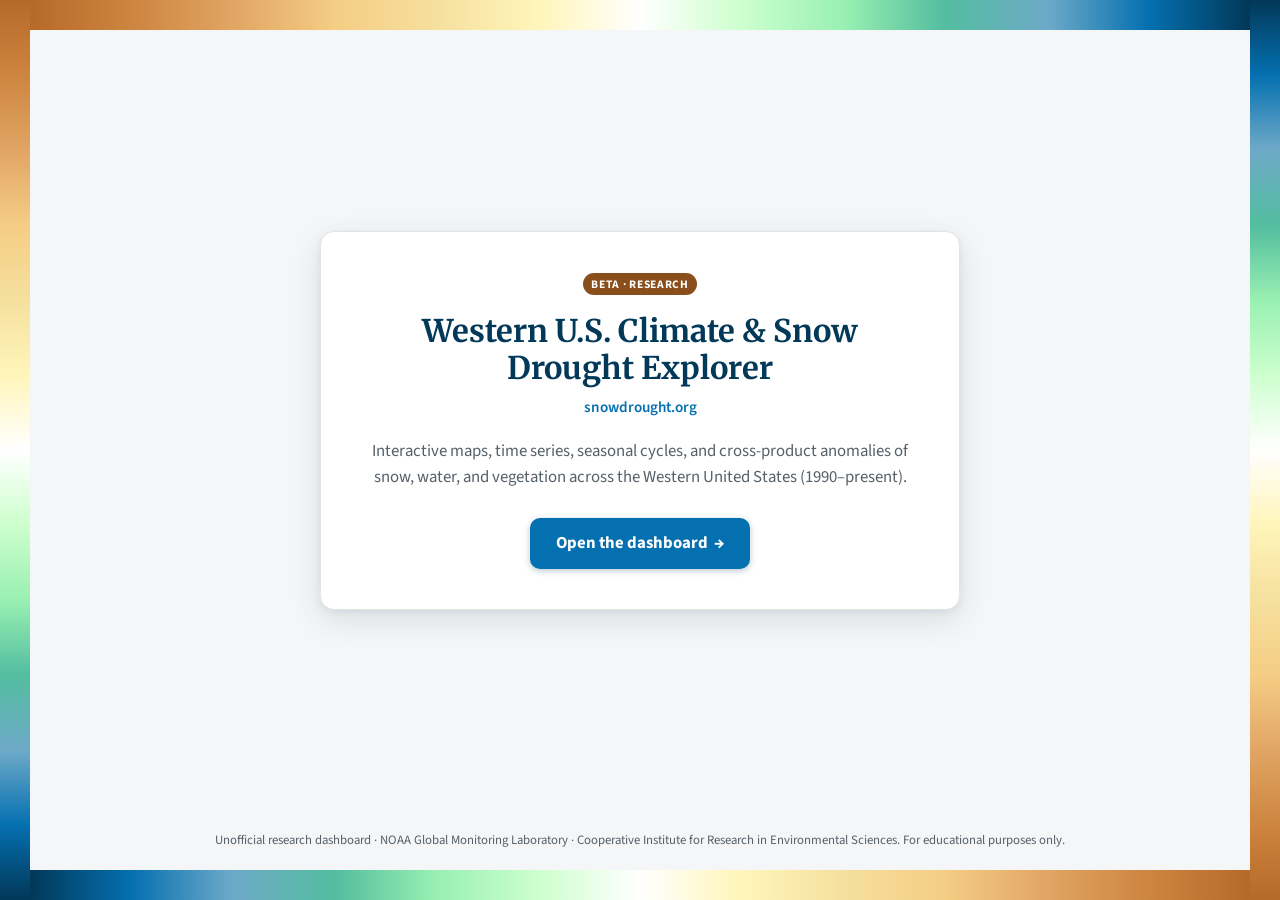
==== commit 17749fed: "Restructure landing + retune palette to precip_diff; add snowdrought.org CNAME - index.html is now t" ====
--- a/index.html
+++ b/index.html
@@ -3,100 +3,74 @@
 <head>
 <meta charset="UTF-8">
 <meta name="viewport" content="width=device-width, initial-scale=1.0">
-<meta name="description" content="A data-forward dashboard tracking the 2025-2026 Western US snow drought across snow, water, carbon, and vegetation observations. Unofficial, descriptive-only -- not a NOAA or NIDIS product.">
-<title>2025-2026 Western US Climate and Snow Drought Explorer</title>
-<link rel="icon" href="data:image/svg+xml,%3Csvg xmlns='http://www.w3.org/2000/svg' viewBox='0 0 24 24'%3E%3Cg stroke='%23162e51' stroke-width='2' stroke-linecap='round'%3E%3Cline x1='12' y1='2' x2='12' y2='22'/%3E%3Cline x1='4' y1='6' x2='20' y2='18'/%3E%3Cline x1='4' y1='18' x2='20' y2='6'/%3E%3C/g%3E%3C/svg%3E">
+<meta name="description" content="snowdrought.org — Western US Climate and Snow Drought Explorer: an unofficial research dashboard from NOAA GML / CIRES.">
+<title>snowdrought.org — Western US Climate &amp; Snow Drought Explorer</title>
+<link rel="icon" href="data:image/svg+xml,%3Csvg xmlns='http://www.w3.org/2000/svg' viewBox='0 0 24 24'%3E%3Cg stroke='%23023858' stroke-width='2' stroke-linecap='round'%3E%3Cline x1='12' y1='2' x2='12' y2='22'/%3E%3Cline x1='4' y1='6' x2='20' y2='18'/%3E%3Cline x1='4' y1='18' x2='20' y2='6'/%3E%3C/g%3E%3C/svg%3E">
 <link rel="preconnect" href="https://fonts.googleapis.com">
 <link href="https://fonts.googleapis.com/css2?family=Source+Sans+Pro:wght@400;600;700&family=Merriweather:wght@700;900&display=swap" rel="stylesheet">
-<link rel="stylesheet" href="css/style.css">
+<style>
+  /* Palette: NCL precip_diff_12lev (dry/brown -> white -> wet/blue). */
+  :root {
+    --dry-dark: #B66A28; --dry: #CD853F; --tan: #F5CD84; --cream: #FFF5BA;
+    --wet-pale: #CDFFCD; --wet: #53BD9F; --wet-blue: #0570B0; --wet-navy: #023858;
+    --badge: #8A4E1C;               /* darkened dry-brown for legible badge text */
+    --text: #1b1b1b; --muted: #566069; --panel: #ffffff; --border: #e2e6e3;
+    --heading: 'Merriweather', Georgia, serif;
+    --body: 'Source Sans Pro', -apple-system, BlinkMacSystemFont, 'Segoe UI', sans-serif;
+  }
+  * { box-sizing: border-box; }
+  body { margin: 0; min-height: 100vh; font-family: var(--body); color: var(--text);
+    background: #f5f6f7; display: flex; flex-direction: column; padding: 30px; }
+  /* Perimeter frame: the full precip_diff_12lev colormap runs along every edge,
+     flowing continuously around the loop so adjacent edges meet on the same color. */
+  .frame-top, .frame-bottom { position: fixed; left: 30px; right: 30px; height: 30px; z-index: 10; }
+  .frame-left, .frame-right { position: fixed; top: 0; bottom: 0; width: 30px; z-index: 10; }
+  .frame-top    { top: 0;    background: linear-gradient(90deg,  #B66A28, #CD853F, #E1A564, #F5CD84, #F5E09E, #FFF5BA, #FFFFFF, #CDFFCD, #99F0B2, #53BD9F, #6EAAC8, #0570B0, #023858); }
+  .frame-right  { right: 0;  background: linear-gradient(180deg, #023858, #0570B0, #6EAAC8, #53BD9F, #99F0B2, #CDFFCD, #FFFFFF, #FFF5BA, #F5E09E, #F5CD84, #E1A564, #CD853F, #B66A28); }
+  .frame-bottom { bottom: 0; background: linear-gradient(90deg,  #023858, #0570B0, #6EAAC8, #53BD9F, #99F0B2, #CDFFCD, #FFFFFF, #FFF5BA, #F5E09E, #F5CD84, #E1A564, #CD853F, #B66A28); }
+  .frame-left   { left: 0;   background: linear-gradient(180deg, #B66A28, #CD853F, #E1A564, #F5CD84, #F5E09E, #FFF5BA, #FFFFFF, #CDFFCD, #99F0B2, #53BD9F, #6EAAC8, #0570B0, #023858); }
+  main { flex: 1; display: flex; align-items: center; justify-content: center; padding: 2rem 1.25rem; }
+  .card { width: 100%; max-width: 640px; background: var(--panel); border: 1px solid var(--border);
+    border-radius: 14px; box-shadow: 0 10px 30px rgba(2,56,88,0.12), 0 2px 6px rgba(2,56,88,0.07);
+    padding: 2.5rem 2.25rem; text-align: center; }
+  .tag { display: inline-block; font-size: 0.72rem; font-weight: 700; letter-spacing: 0.06em;
+    text-transform: uppercase; color: #fff; background: var(--badge); border-radius: 999px;
+    padding: 0.22em 0.7em; margin-bottom: 1.1rem; }
+  h1 { font-family: var(--heading); color: var(--wet-navy); font-size: 1.95rem; line-height: 1.2;
+    margin: 0 0 0.5rem; }
+  .host { font-size: 0.95rem; color: var(--wet-blue); font-weight: 600; margin: 0 0 1.25rem; }
+  p.lead { font-size: 1.05rem; color: var(--muted); line-height: 1.55; margin: 0 0 1.75rem; }
+  .btn { display: inline-block; font-weight: 700; font-size: 1.05rem; text-decoration: none;
+    color: #fff; background: var(--wet-blue); padding: 0.85rem 1.6rem; border-radius: 10px;
+    box-shadow: 0 2px 6px rgba(2,56,88,0.28); transition: background 150ms ease, transform 150ms ease; }
+  .btn:hover { background: var(--wet-navy); transform: translateY(-1px); }
+  .btn .arrow { margin-left: 0.4em; }
+  footer { color: var(--muted); font-size: 0.8rem; text-align: center; padding: 1.25rem; line-height: 1.5; }
+  @media (max-width: 480px) { h1 { font-size: 1.55rem; } .card { padding: 2rem 1.4rem; } }
+</style>
 </head>
 <body>
-
-<header class="site-header">
-  <div class="header-inner">
-    <h1 class="wordmark-h1"><a class="wordmark" href="index.html">Western US Climate and Snow Drought Explorer <span class="beta-tag">BETA</span>
-      <small>NOAA Global Monitoring Laboratory &middot; Cooperative Institute for Research in Environmental Sciences</small>
-      <small>Unofficial snow drought dashboard and data explorer. For educational purposes only</small>
-    </a></h1>
-    <button class="nav-toggle" id="nav-toggle" type="button" aria-label="Toggle navigation" aria-expanded="false" aria-controls="site-nav"><span></span><span></span><span></span></button>
-    <nav class="site-nav" id="site-nav">
-      <a href="index.html" class="active">Home</a>
-      <a href="map.html">Map</a>
-      <a href="explore.html">Time Series</a>
-      <a href="seasonal.html">Seasonal Cycle</a>
-      <a href="compare.html">Compare</a>
-      <a href="data.html">Summary Table</a>
-      <a href="heatmaps.html">Heatmap</a>
-      <a href="classification.html">Classification</a>
-      <a href="gallery.html">Figure Gallery</a>
-      <a href="about.html">About</a>
-    </nav>
+<div class="frame-top"></div>
+<div class="frame-right"></div>
+<div class="frame-bottom"></div>
+<div class="frame-left"></div>
+<main>
+  <div class="card">
+    <span class="tag">Beta · Research</span>
+    <h1>Western U.S. Climate &amp; Snow Drought Explorer</h1>
+    <p class="host">snowdrought.org</p>
+    <p class="lead">
+      Interactive maps, time series, seasonal cycles, and cross-product anomalies of
+      snow, water, and vegetation across the Western United States (1990&ndash;present).
+    </p>
+    <a class="btn" href="home.html">
+      Open the dashboard<span class="arrow">&rarr;</span>
+    </a>
   </div>
-</header>
-
-<main>
-
-  <section id="home">
-    <h2>Western US Climate and Snow Drought Explorer</h2>
-    <p class="finding-note">Snow, water, carbon, and vegetation observations
-      across the Western US, 1990&ndash;2026. Data-forward: every chart and
-      map is a direct, descriptive read of the pipeline's own computed
-      values &mdash; no forecasts, no year-over-year claims, no dashboard-
-      authored interpretation.</p>
-
-    <div class="home-nav-grid">
-      <a class="home-nav-card" href="map.html">
-        <strong>Map</strong>
-        <span>Interactive Cloud Optimized GeoTIFF maps &mdash; climatology, raw value, or anomaly, by month/season/year.</span>
-      </a>
-      <a class="home-nav-card" href="explore.html">
-        <strong>Time Series</strong>
-        <span>Monthly raw value or standardized anomaly, full record, one product at a time.</span>
-      </a>
-      <a class="home-nav-card" href="seasonal.html">
-        <strong>Seasonal Cycle</strong>
-        <span>Water-year climatology plus highlight years, one product at a time.</span>
-      </a>
-      <a class="home-nav-card" href="compare.html">
-        <strong>Compare</strong>
-        <span>Standardized-anomaly overlay across every product sharing a physical theme.</span>
-      </a>
-      <a class="home-nav-card" href="data.html">
-        <strong>Summary Table</strong>
-        <span>Every product, one month/season/year, any region, at a glance.</span>
-      </a>
-      <a class="home-nav-card" href="heatmaps.html">
-        <strong>Heatmap</strong>
-        <span>Standardized anomaly by product and time, one matrix per category.</span>
-      </a>
-      <a class="home-nav-card" href="classification.html">
-        <strong>Classification</strong>
-        <span>Dry / warm-and-dry / warm snow drought by winter, 1991&ndash;2026.</span>
-      </a>
-      <a class="home-nav-card" href="gallery.html">
-        <strong>Figure Gallery</strong>
-        <span>Browse and download the pipeline's own pre-rendered static maps and heatmaps.</span>
-      </a>
-      <a class="home-nav-card" href="about.html">
-        <strong>About</strong>
-        <span>Methodology, data sources, and references.</span>
-      </a>
-    </div>
-  </section>
-
 </main>
-
-<footer class="site-footer">
-  <div class="footer-inner">
-    <p>
-      Source pipeline: snowdrought-carbon (private research repository, NOAA
-      Global Monitoring Laboratory &middot; Cooperative Institute for
-      Research in Environmental Sciences). See <a href="about.html">About</a>
-      for methodology, references, and contact information.
-    </p>
-  </div>
+<footer>
+  Unofficial research dashboard &middot; NOAA Global Monitoring Laboratory &middot;
+  Cooperative Institute for Research in Environmental Sciences. For educational purposes only.
 </footer>
-
-<script src="js/common.js"></script>
 </body>
 </html>
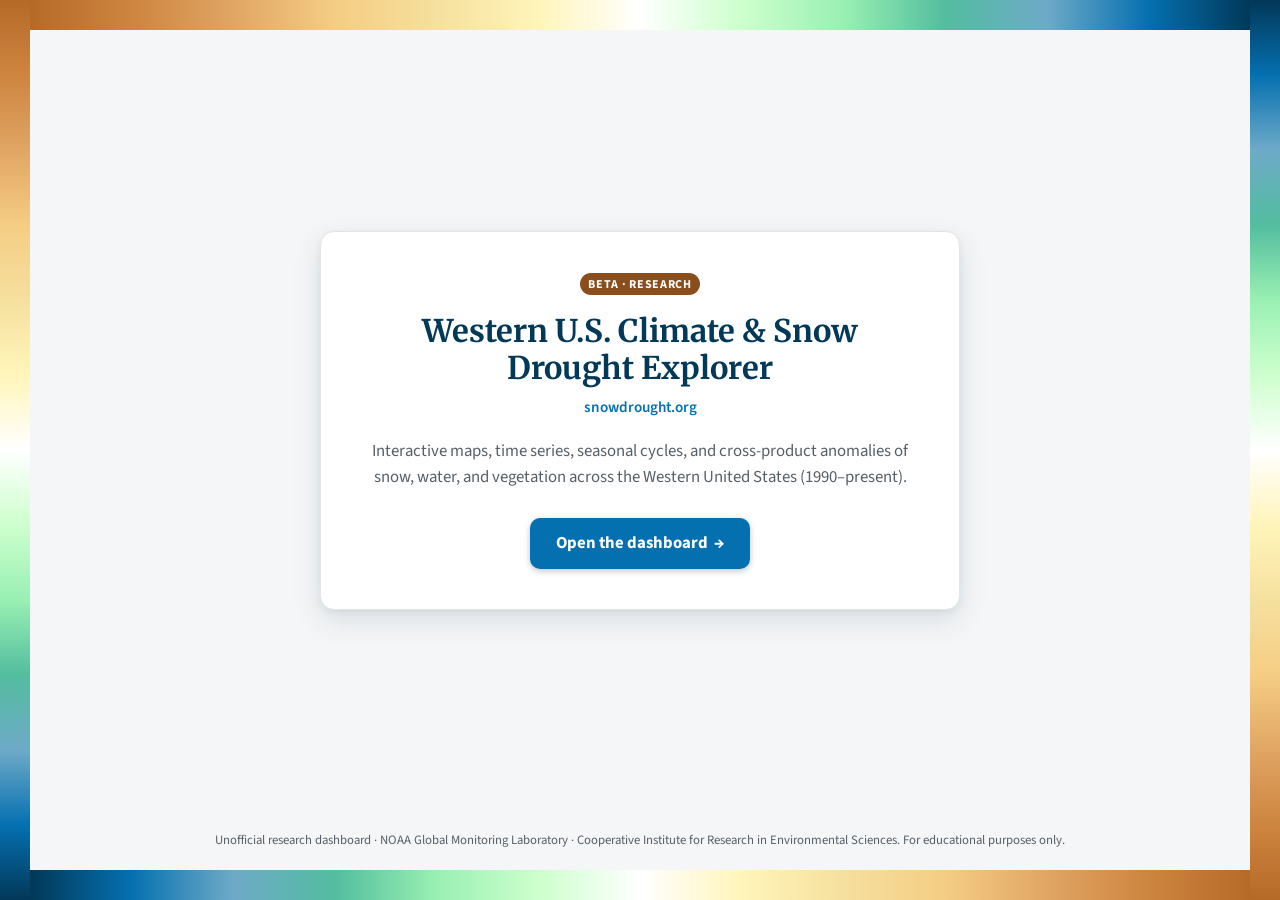
==== commit 72072879: "QA: fix critical + major defects + 2 systemic issues from the QA sweep - classification: quadrant us" ====
--- a/index.html
+++ b/index.html
@@ -33,7 +33,7 @@
   .card { width: 100%; max-width: 640px; background: var(--panel); border: 1px solid var(--border);
     border-radius: 14px; box-shadow: 0 10px 30px rgba(2,56,88,0.12), 0 2px 6px rgba(2,56,88,0.07);
     padding: 2.5rem 2.25rem; text-align: center; }
-  .tag { display: inline-block; font-size: 0.72rem; font-weight: 700; letter-spacing: 0.06em;
+  .tag { display: inline-block; font-size: 0.75rem; font-weight: 700; letter-spacing: 0.06em;
     text-transform: uppercase; color: #fff; background: var(--badge); border-radius: 999px;
     padding: 0.22em 0.7em; margin-bottom: 1.1rem; }
   h1 { font-family: var(--heading); color: var(--wet-navy); font-size: 1.95rem; line-height: 1.2;
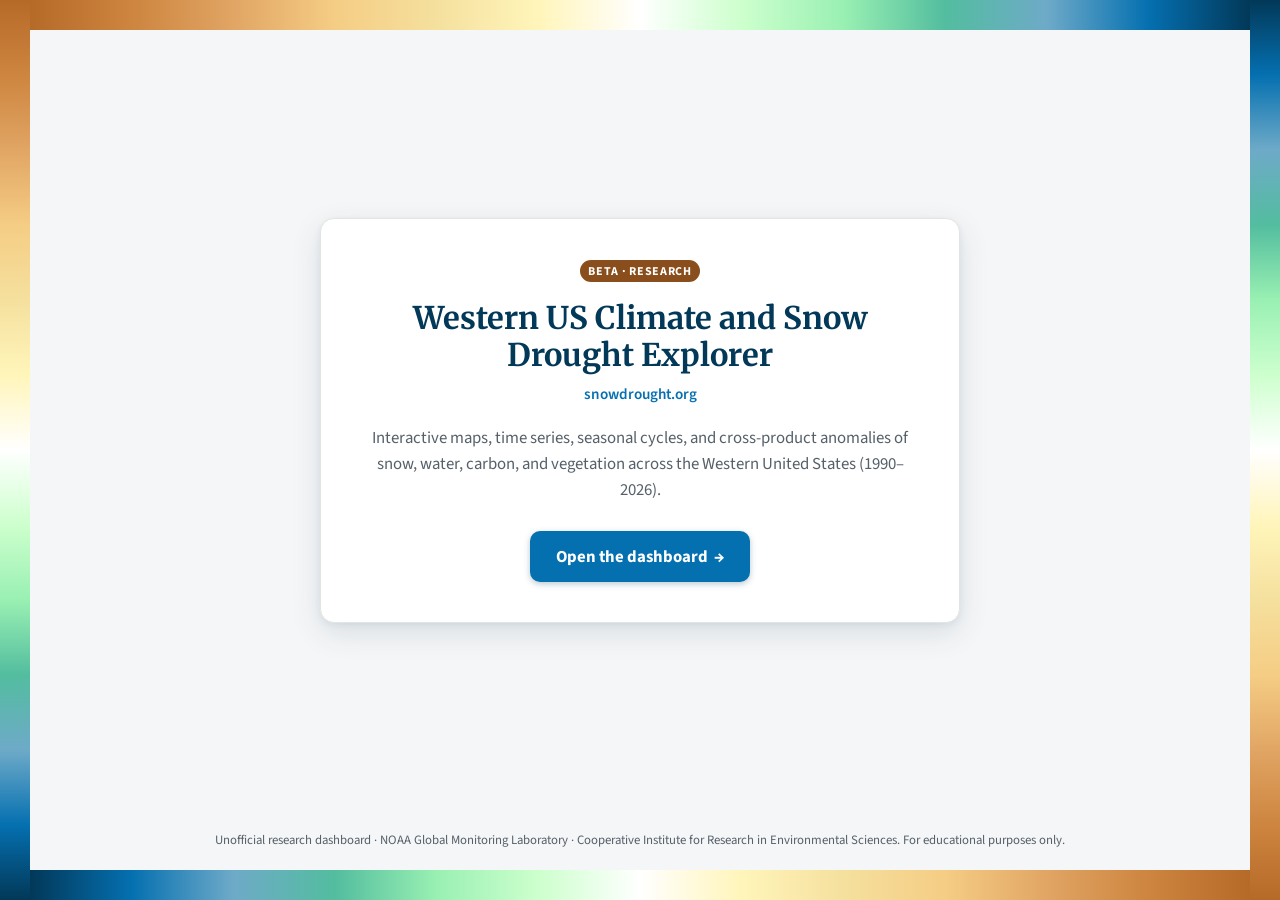
==== commit 1ae2b204: "Fix dashboard review findings across pages - Summary: percent-of-normal is now (target/mean)*100 sho" ====
--- a/index.html
+++ b/index.html
@@ -57,11 +57,11 @@
 <main>
   <div class="card">
     <span class="tag">Beta · Research</span>
-    <h1>Western U.S. Climate &amp; Snow Drought Explorer</h1>
+    <h1>Western US Climate and Snow Drought Explorer</h1>
     <p class="host">snowdrought.org</p>
     <p class="lead">
       Interactive maps, time series, seasonal cycles, and cross-product anomalies of
-      snow, water, and vegetation across the Western United States (1990&ndash;present).
+      snow, water, carbon, and vegetation across the Western United States (1990&ndash;2026).
     </p>
     <a class="btn" href="home.html">
       Open the dashboard<span class="arrow">&rarr;</span>
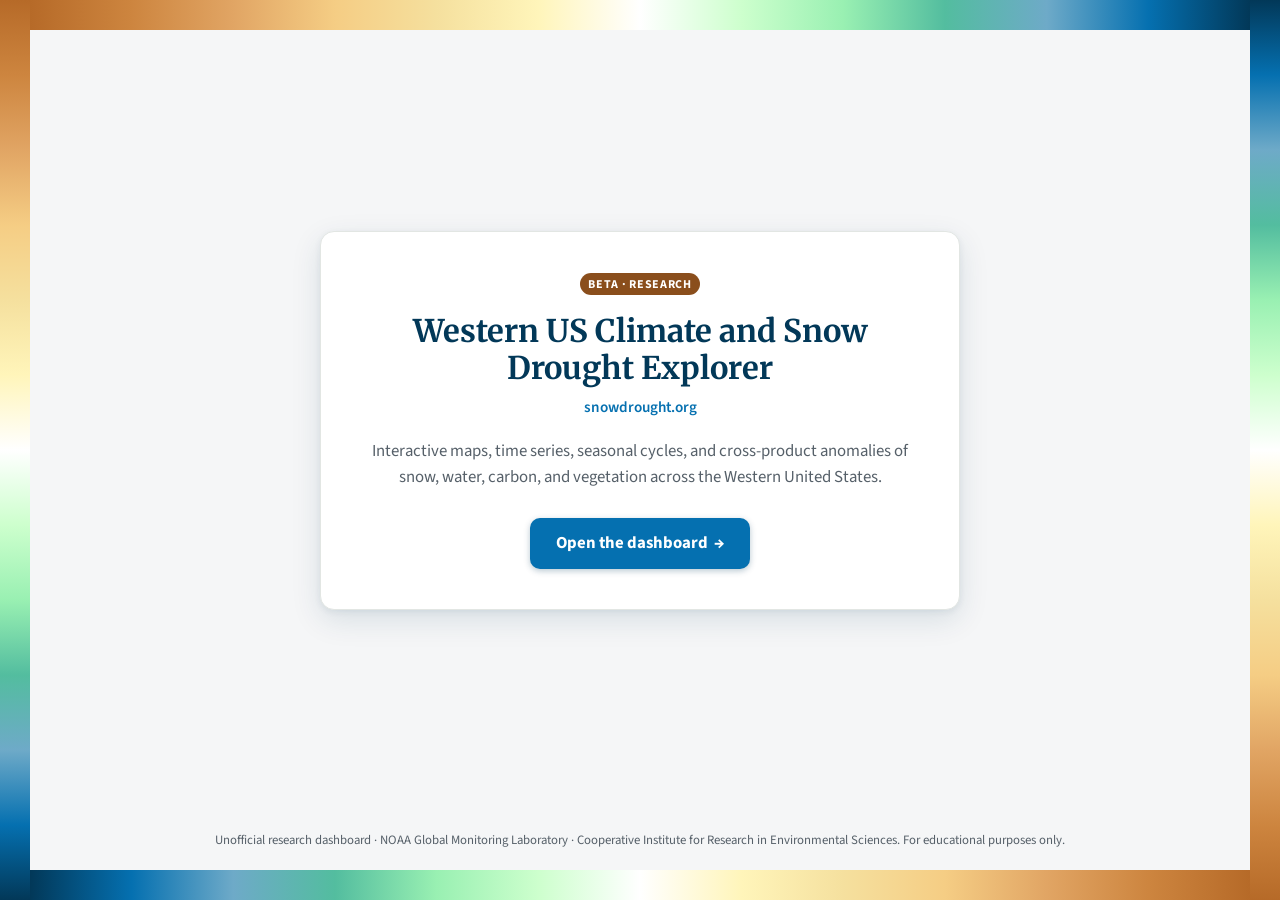
==== commit 6e22dd36: "Units, sigma counts, map legend arrows, data-derived years, SNOTEL band gaps - Unit strings display " ====
--- a/index.html
+++ b/index.html
@@ -4,8 +4,8 @@
 <meta charset="UTF-8">
 <meta name="viewport" content="width=device-width, initial-scale=1.0">
 <meta name="description" content="snowdrought.org — Western US Climate and Snow Drought Explorer: an unofficial research dashboard from NOAA GML / CIRES.">
-<title>snowdrought.org — Western US Climate &amp; Snow Drought Explorer</title>
-<link rel="icon" href="data:image/svg+xml,%3Csvg xmlns='http://www.w3.org/2000/svg' viewBox='0 0 24 24'%3E%3Cg stroke='%23023858' stroke-width='2' stroke-linecap='round'%3E%3Cline x1='12' y1='2' x2='12' y2='22'/%3E%3Cline x1='4' y1='6' x2='20' y2='18'/%3E%3Cline x1='4' y1='18' x2='20' y2='6'/%3E%3C/g%3E%3C/svg%3E">
+<title>snowdrought.org — Western US Climate and Snow Drought Explorer</title>
+<link rel="icon" href="data:image/svg+xml,%3Csvg xmlns='http://www.w3.org/2000/svg' viewBox='0 0 24 24'%3E%3Cg stroke='%23162e51' stroke-width='2' stroke-linecap='round'%3E%3Cline x1='12' y1='2' x2='12' y2='22'/%3E%3Cline x1='4' y1='6' x2='20' y2='18'/%3E%3Cline x1='4' y1='18' x2='20' y2='6'/%3E%3C/g%3E%3C/svg%3E">
 <link rel="preconnect" href="https://fonts.googleapis.com">
 <link href="https://fonts.googleapis.com/css2?family=Source+Sans+Pro:wght@400;600;700&family=Merriweather:wght@700;900&display=swap" rel="stylesheet">
 <style>
@@ -61,7 +61,7 @@
     <p class="host">snowdrought.org</p>
     <p class="lead">
       Interactive maps, time series, seasonal cycles, and cross-product anomalies of
-      snow, water, carbon, and vegetation across the Western United States (1990&ndash;2026).
+      snow, water, carbon, and vegetation across the Western United States.
     </p>
     <a class="btn" href="home.html">
       Open the dashboard<span class="arrow">&rarr;</span>
